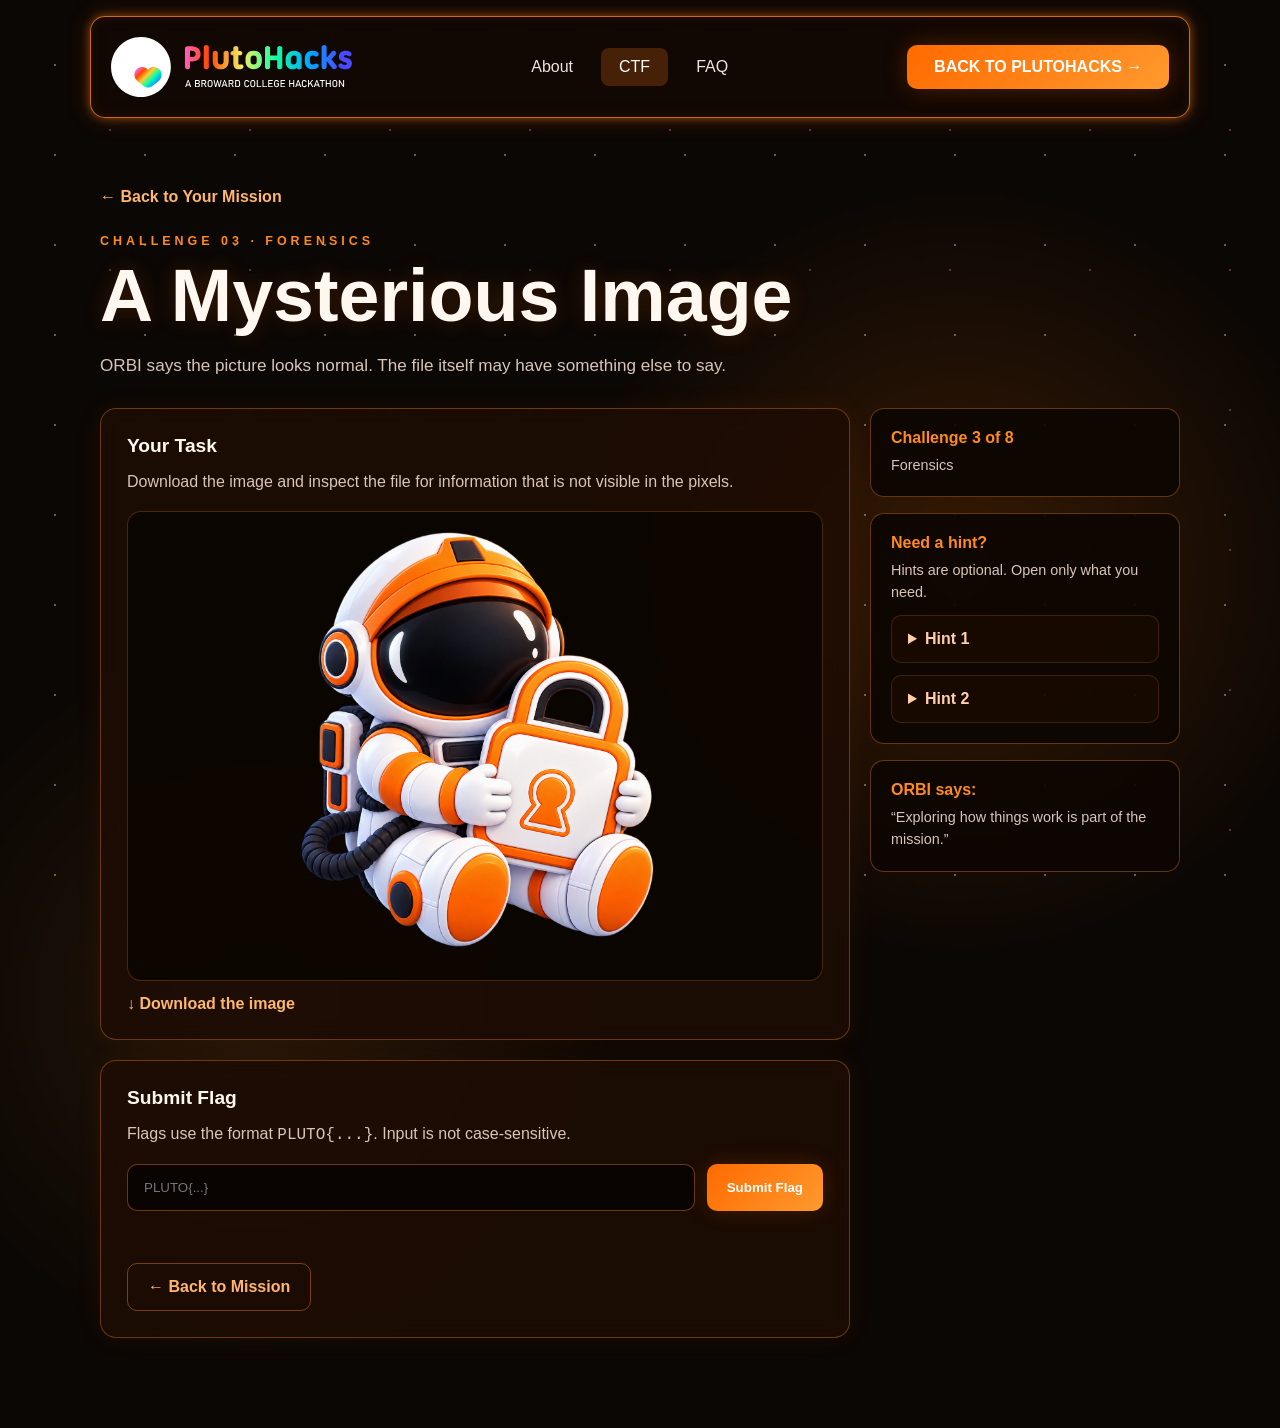
==== challenges/challenge-3.html @ 894ac1dd "initial commit" ====
<!DOCTYPE html>
<html lang="en">
<head>
    <meta charset="UTF-8">
    <meta name="viewport" content="width=device-width, initial-scale=1.0">
    <title>Challenge 3: A Mysterious Image | Operation ORBI</title>
    <link rel="stylesheet" href="../css/navbar.css">
    <link rel="stylesheet" href="../css/challenges.css">
    <script src="../scripts/cursor.js" defer></script>
    <script src="../scripts/sky-comets.js" defer></script>
    <script src="../scripts/ctf-progress.js" defer></script>
</head>
<body>
    <header class="site-header">
        <nav class="navbar">
            <a href="https://www.plutohacks.com/" class="logo">
                <img src="../Images/plutohacks-logo.svg" alt="PlutoHacks" class="logo-image">
            </a>
            <div class="nav-links">
                <a href="../index.html">About</a>
                <a href="../ctf.html" class="active" aria-current="page">CTF</a>
                <a href="../faq.html">FAQ</a>
            </div>
            <a href="https://www.plutohacks.com/" class="register-button">
                BACK TO PLUTOHACKS →
            </a>
        </nav>
    </header>

    <main class="challenge-page">
        <a href="../ctf.html" class="back-link">← Back to Your Mission</a>

        <section class="challenge-hero">
            <p class="challenge-kicker">CHALLENGE 03 · FORENSICS</p>
            <h1 class="challenge-title">A Mysterious Image</h1>
            <p class="challenge-lead">ORBI says the picture looks normal. The file itself may have something else to say.</p>
        </section>

        <div class="challenge-layout">
            <div class="challenge-stack">
                <section class="challenge-panel">
                    <h2>Your Task</h2>
                    <p>Download the image and inspect the file for information that is not visible in the pixels.</p>
<img src="../Images/orbi-mystery.png" alt="A mysterious ORBI image" class="clue-image">
<a href="../Images/orbi-mystery.png" download class="download-link">↓ Download the image</a>
                </section>

                
        <section class="challenge-panel">
            <h2>Submit Flag</h2>
            <p>Flags use the format <code>PLUTO{...}</code>. Input is not case-sensitive.</p>
            <form class="flag-form"
                  data-flag-form
                  data-challenge-id="3"
                  data-flag-hash="aa7fdac8f885e4ae08748e50b7805e550dfb87b3334e62d088d4fcba266b9bc2">
                <div class="flag-row">
                    <input type="text"
                           class="flag-input"
                           data-flag-input
                           autocomplete="off"
                           spellcheck="false"
                           placeholder="PLUTO{...}"
                           aria-label="Challenge flag">
                    <button type="submit" class="flag-submit">Submit Flag</button>
                </div>
                <div class="flag-message" data-flag-message aria-live="polite"></div>
            </form>
            <div class="success-actions" data-success-actions hidden>
                <a href="../ctf.html" class="ctf-action secondary">← Back to Mission</a>
            </div>
        </section>
    
            </div>

            <aside class="challenge-sidebar">
                <section class="side-card">
                    <strong>Challenge 3 of 8</strong>
                    <p>Forensics</p>
                </section>

                <section class="side-card">
                    <strong>Need a hint?</strong>
                    <p>Hints are optional. Open only what you need.</p>
                    <details class="hint-box">
            <summary>Hint 1</summary>
            <p>Image files can store metadata in addition to pixels.</p>
        </details>
<details class="hint-box">
            <summary>Hint 2</summary>
            <p>Try a metadata viewer, ExifTool, or the <code>strings</code> command.</p>
        </details>
                </section>

                <section class="side-card">
                    <strong>ORBI says:</strong>
                    <p>“Exploring how things work is part of the mission.”</p>
                </section>
            </aside>
        </div>
    </main>

    <canvas id="comet-cursor" aria-hidden="true"></canvas>
    <canvas id="sky-comets" aria-hidden="true"></canvas>
</body>
</html>
---- css/navbar.css ----
/* =========================
   RESET
========================= */

*{
    margin: 0px;
    font-family: "Poppins", sans-serif;
    font-style: normal;
    padding: 0px;
    /*outline: 1px solid red;*/
    cursor: none;
    box-sizing: border-box;
}


html {
    scroll-behavior: smooth;
}

body {
    min-height: 100vh;

    color: #fff8f1;

    font-family:
        Arial,
        Helvetica,
        sans-serif;

    background:
        radial-gradient(
            circle at 75% 40%,
            rgba(255, 112, 0, 0.18),
            transparent 30%
        ),
        radial-gradient(
            circle at 20% 70%,
            rgba(255, 155, 45, 0.1),
            transparent 25%
        ),
        #0b0704;

    overflow-x: hidden;
}


/* =========================
   STAR BACKGROUND
========================= */

body::before {
    content: "";

    position: fixed;
    inset: 0;

    pointer-events: none;

    background-image:
        radial-gradient(
            white 1px,
            transparent 1px
        ),
        radial-gradient(
            #ff8a1f 1px,
            transparent 1px
        );

    background-size:
        90px 90px,
        140px 140px;

    background-position:
        10px 20px,
        40px 60px;

    opacity: 0.35;

    z-index: -1;
}


/* =========================
   HEADER
========================= */

.site-header {
    padding: 16px 7%;
}

.navbar {
    max-width: 1400px;
    min-height: 68px;

    margin: auto;

    padding: 20px;

    display: flex;
    align-items: center;
    justify-content: space-between;

    background:
        rgba(20, 9, 3, 0.75);

    border: 1px solid rgba(255, 132, 35, 0.8);

    box-shadow:
        0 0 8px rgba(255, 132, 35, 0.45),
        0 0 22px rgba(255, 102, 0, 0.25),
        inset 0 0 12px rgba(255, 150, 45, 0.08);

    border-radius: 15px;

    backdrop-filter: blur(14px);
}

.logo {
    display: flex;
    align-items: center;
    gap: 10px;

    font-size: 1.35rem;
    font-weight: 700;

    color: white;
    text-decoration: none;
}

.logo-icon {
    font-size: 1.7rem;
}

.logo-image {
    display: block;
    width: auto;
    height: 60px;
    object-fit: contain;
}

.nav-links {
    display: flex;
    align-items: center;
    gap: 10px;
}

.nav-links a {
    color: #f0e4da;
    text-decoration: none;
    padding: 10px 18px;
    border-radius: 8px;
    transition: 0.2s ease;
}

.nav-links a:hover {
    color: white;
    background: rgba(255, 125, 25, 0.12);
}

.nav-links .active {
    color: white;

    background:
        rgba(255, 125, 25, 0.22);

    padding: 10px 18px;

    border-radius: 8px;
}

.register-button {
    padding: 13px 27px;

    color: white;
    text-decoration: none;

    font-weight: 600;

    background:
        linear-gradient(
            135deg,
            #ff6a00,
            #ff9a2e
        );

    border-radius: 10px;

    box-shadow:
        0 0 25px
        rgba(255, 112, 0, 0.25);

    transition: 0.2s ease;
}

.register-button:hover {
    transform: translateY(-2px);

    box-shadow:
        0 0 35px
        rgba(255, 112, 0, 0.45);
}

@media (max-width: 760px) {

    .site-header {
        padding: 10px 12px;
    }

    .navbar {
        padding: 12px;

        flex-wrap: wrap;

        gap: 12px;
    }

    .logo {
        flex: 1 1 auto;

        min-width: 0;

        font-size: 1.05rem;
    }

    .register-button {
        flex: 0 0 auto;

        padding: 10px 12px;

        font-size: 0.7rem;

        white-space: nowrap;
    }

    .nav-links {
        order: 3;

        width: 100%;

        display: flex;

        justify-content: center;

        align-items: center;

        gap: 8px;
    }

    .nav-links a,
    .nav-links .active {
        flex: 0 0 auto;

        white-space: nowrap;

        padding: 9px 14px;

        font-size: 0.9rem;
    }
}
---- css/challenges.css ----
/* =========================================================
   OPERATION ORBI — CHALLENGE + COMPLETION PAGES
   Kept separate from ctf.css so individual challenge pages
   can evolve without changing the dashboard layout.
========================================================= */

:root {
    --ctf-orange: #ff6a00;
    --ctf-orange-bright: #ff8a1f;
    --ctf-orange-soft: #ffb66e;
    --ctf-cream: #fff8f1;
    --ctf-muted: #d9c6b7;
    --ctf-card: rgba(30, 12, 4, .84);
    --ctf-card-dark: rgba(13, 6, 2, .92);
    --ctf-border: rgba(255, 138, 31, .36);
    --ctf-success: #7ee2a8;
    --ctf-error: #ff8066;
}

.challenge-page {
    width: min(1080px, calc(100% - 40px));
    margin: 0 auto;
    padding: 54px 0 90px;
}

.back-link {
    display: inline-flex;
    align-items: center;
    gap: 8px;
    margin-bottom: 28px;
    color: var(--ctf-orange-soft);
    text-decoration: none;
    font-weight: 600;
}

.back-link:hover {
    text-decoration: underline;
}

.challenge-hero {
    margin-bottom: 28px;
}

.challenge-kicker {
    margin-bottom: 10px;
    color: var(--ctf-orange-bright);
    font-size: .78rem;
    font-weight: 700;
    letter-spacing: 4px;
    text-transform: uppercase;
}

.challenge-title {
    margin-bottom: 16px;
    color: var(--ctf-cream);
    font-size: clamp(2.4rem, 7vw, 4.6rem);
    line-height: 1.04;
    text-shadow: 0 0 22px rgba(255, 106, 0, .2);
}

.challenge-lead {
    max-width: 760px;
    color: var(--ctf-muted);
    font-size: 1.07rem;
    line-height: 1.7;
}

.challenge-layout {
    display: grid;
    grid-template-columns: minmax(0, 1fr) 310px;
    gap: 20px;
    align-items: start;
}

.challenge-stack {
    display: grid;
    gap: 20px;
}

.challenge-panel {
    padding: 26px;
    background: var(--ctf-card);
    border: 1px solid var(--ctf-border);
    border-radius: 16px;
    box-shadow: 0 0 28px rgba(255, 106, 0, .07);
    backdrop-filter: blur(10px);
}

.challenge-panel h2 {
    margin-bottom: 12px;
    color: var(--ctf-cream);
    font-size: 1.2rem;
}

.challenge-panel p,
.challenge-panel li {
    color: var(--ctf-muted);
    line-height: 1.65;
}

.challenge-panel ul {
    padding-left: 22px;
}

.challenge-panel code,
.code-block,
.hash-block {
    font-family: "Courier New", monospace;
}

.code-block,
.hash-block {
    margin-top: 16px;
    padding: 18px;
    overflow-wrap: anywhere;
    color: #ffd7b0;
    background: #080402;
    border: 1px solid rgba(255, 138, 31, .24);
    border-radius: 12px;
    white-space: pre-wrap;
}

.hash-block {
    font-size: .86rem;
}

.clue-image,
.transmission-gif {
    display: block;
    width: 100%;
    max-height: 470px;
    object-fit: contain;
    margin-top: 16px;
    padding: 12px;
    background: rgba(7, 3, 1, .7);
    border: 1px solid rgba(255, 138, 31, .25);
    border-radius: 14px;
}

.download-link,
.inline-link {
    display: inline-flex;
    margin-top: 14px;
    color: var(--ctf-orange-soft);
    font-weight: 700;
    text-decoration: none;
}

.download-link:hover,
.inline-link:hover {
    text-decoration: underline;
}

.hint-box {
    margin-top: 12px;
    padding: 14px 16px;
    color: var(--ctf-muted);
    background: rgba(255, 106, 0, .04);
    border: 1px solid rgba(255, 138, 31, .18);
    border-radius: 10px;
}

.hint-box summary {
    color: #ffd0a4;
    cursor: pointer;
    font-weight: 700;
}

.hint-box p {
    margin-top: 10px;
}

.challenge-sidebar {
    position: sticky;
    top: 24px;
    display: grid;
    gap: 16px;
}

.side-card {
    padding: 20px;
    background: var(--ctf-card-dark);
    border: 1px solid var(--ctf-border);
    border-radius: 14px;
}

.side-card strong {
    display: block;
    margin-bottom: 8px;
    color: var(--ctf-orange-bright);
}

.side-card p {
    color: var(--ctf-muted);
    font-size: .9rem;
    line-height: 1.5;
}

.flag-form {
    margin-top: 16px;
}

.flag-row {
    display: flex;
    gap: 12px;
}

.flag-input {
    flex: 1;
    min-width: 0;
    padding: 15px 16px;
    color: var(--ctf-cream);
    background: #090402;
    border: 1px solid rgba(255, 138, 31, .4);
    border-radius: 10px;
    outline: none;
}

.flag-input:focus {
    border-color: var(--ctf-orange-bright);
    box-shadow: 0 0 0 3px rgba(255, 106, 0, .12);
}

.flag-submit,
.ctf-action {
    appearance: none;
    border: 0;
    padding: 14px 20px;
    color: white;
    background: linear-gradient(135deg, #ff6a00, #ff9a2e);
    border-radius: 10px;
    font-weight: 700;
    text-decoration: none;
    cursor: pointer;
    box-shadow: 0 0 22px rgba(255, 106, 0, .18);
    transition: transform .18s ease, filter .18s ease;
}

.flag-submit:hover,
.ctf-action:hover {
    transform: translateY(-2px);
    filter: brightness(1.06);
}

.ctf-action.secondary {
    color: var(--ctf-orange-soft);
    background: transparent;
    border: 1px solid rgba(255, 138, 31, .42);
    box-shadow: none;
}

.flag-message {
    min-height: 24px;
    margin-top: 12px;
    font-size: .9rem;
}

.flag-message.success {
    color: var(--ctf-success);
}

.flag-message.error {
    color: var(--ctf-error);
}

.success-actions {
    display: flex;
    gap: 12px;
    flex-wrap: wrap;
    margin-top: 16px;
}

.locked-panel {
    padding: 22px;
    color: var(--ctf-muted);
    background: rgba(255, 128, 102, .05);
    border: 1px solid rgba(255, 128, 102, .25);
    border-radius: 12px;
}

/* Completion pages */

.completion-page {
    min-height: calc(100vh - 120px);
    display: grid;
    place-items: center;
    padding: 55px 20px 90px;
}

.completion-card {
    width: min(850px, 100%);
    padding: clamp(28px, 5vw, 48px);
    text-align: center;
    background: var(--ctf-card-dark);
    border: 1px solid rgba(255, 138, 31, .52);
    border-radius: 22px;
    box-shadow:
        0 0 18px rgba(255, 106, 0, .18),
        0 0 55px rgba(255, 106, 0, .08);
}

.completion-icon {
    font-size: 3.4rem;
    margin-bottom: 14px;
}

.completion-label {
    margin-bottom: 12px;
    color: var(--ctf-orange-bright);
    font-size: .8rem;
    font-weight: 800;
    letter-spacing: 5px;
}

.completion-title {
    margin-bottom: 16px;
    color: var(--ctf-cream);
    font-size: clamp(2.6rem, 8vw, 5.4rem);
    line-height: 1;
    text-shadow: 0 0 28px rgba(255, 106, 0, .28);
}

.completion-copy {
    max-width: 650px;
    margin: 0 auto;
    color: var(--ctf-muted);
    line-height: 1.7;
}

.ticket-card {
    margin: 28px 0;
    padding: 22px;
    color: #2b1104;
    background: linear-gradient(135deg, #ff8a1f, #ffc170);
    border: 2px dashed rgba(62, 25, 3, .42);
    border-radius: 14px;
    font-weight: 800;
}

.completion-actions {
    display: flex;
    justify-content: center;
    gap: 12px;
    flex-wrap: wrap;
}

/* Secret alternate completion style */
.override-card {
    position: relative;
    overflow: hidden;
    border-color: rgba(126, 226, 168, .6);
    box-shadow:
        0 0 18px rgba(126, 226, 168, .18),
        0 0 55px rgba(255, 106, 0, .08);
}

.override-card::before {
    content: "";
    position: absolute;
    inset: 0;
    pointer-events: none;
    opacity: .14;
    background: repeating-linear-gradient(
        to bottom,
        transparent 0,
        transparent 3px,
        rgba(126, 226, 168, .25) 4px
    );
}

.override-card .completion-label {
    color: var(--ctf-success);
}

.override-card .completion-title {
    color: #dffff0;
    text-shadow:
        2px 0 #ff6a00,
        -2px 0 #7ee2a8,
        0 0 24px rgba(126, 226, 168, .24);
}

.override-ticket {
    background: linear-gradient(135deg, #7ee2a8, #ffd07f);
}

.denied-code {
    display: inline-block;
    margin: 18px 0;
    padding: 10px 14px;
    color: var(--ctf-error);
    background: #090402;
    border: 1px solid rgba(255, 128, 102, .3);
    border-radius: 8px;
    font-family: "Courier New", monospace;
}

@media (max-width: 850px) {
    .challenge-layout {
        grid-template-columns: 1fr;
    }

    .challenge-sidebar {
        position: static;
    }
}

@media (max-width: 560px) {
    .challenge-page {
        width: min(100% - 28px, 1080px);
        padding-top: 34px;
    }

    .flag-row {
        flex-direction: column;
    }

    .flag-submit {
        width: 100%;
    }

    .completion-card {
        padding: 26px 20px;
    }
}
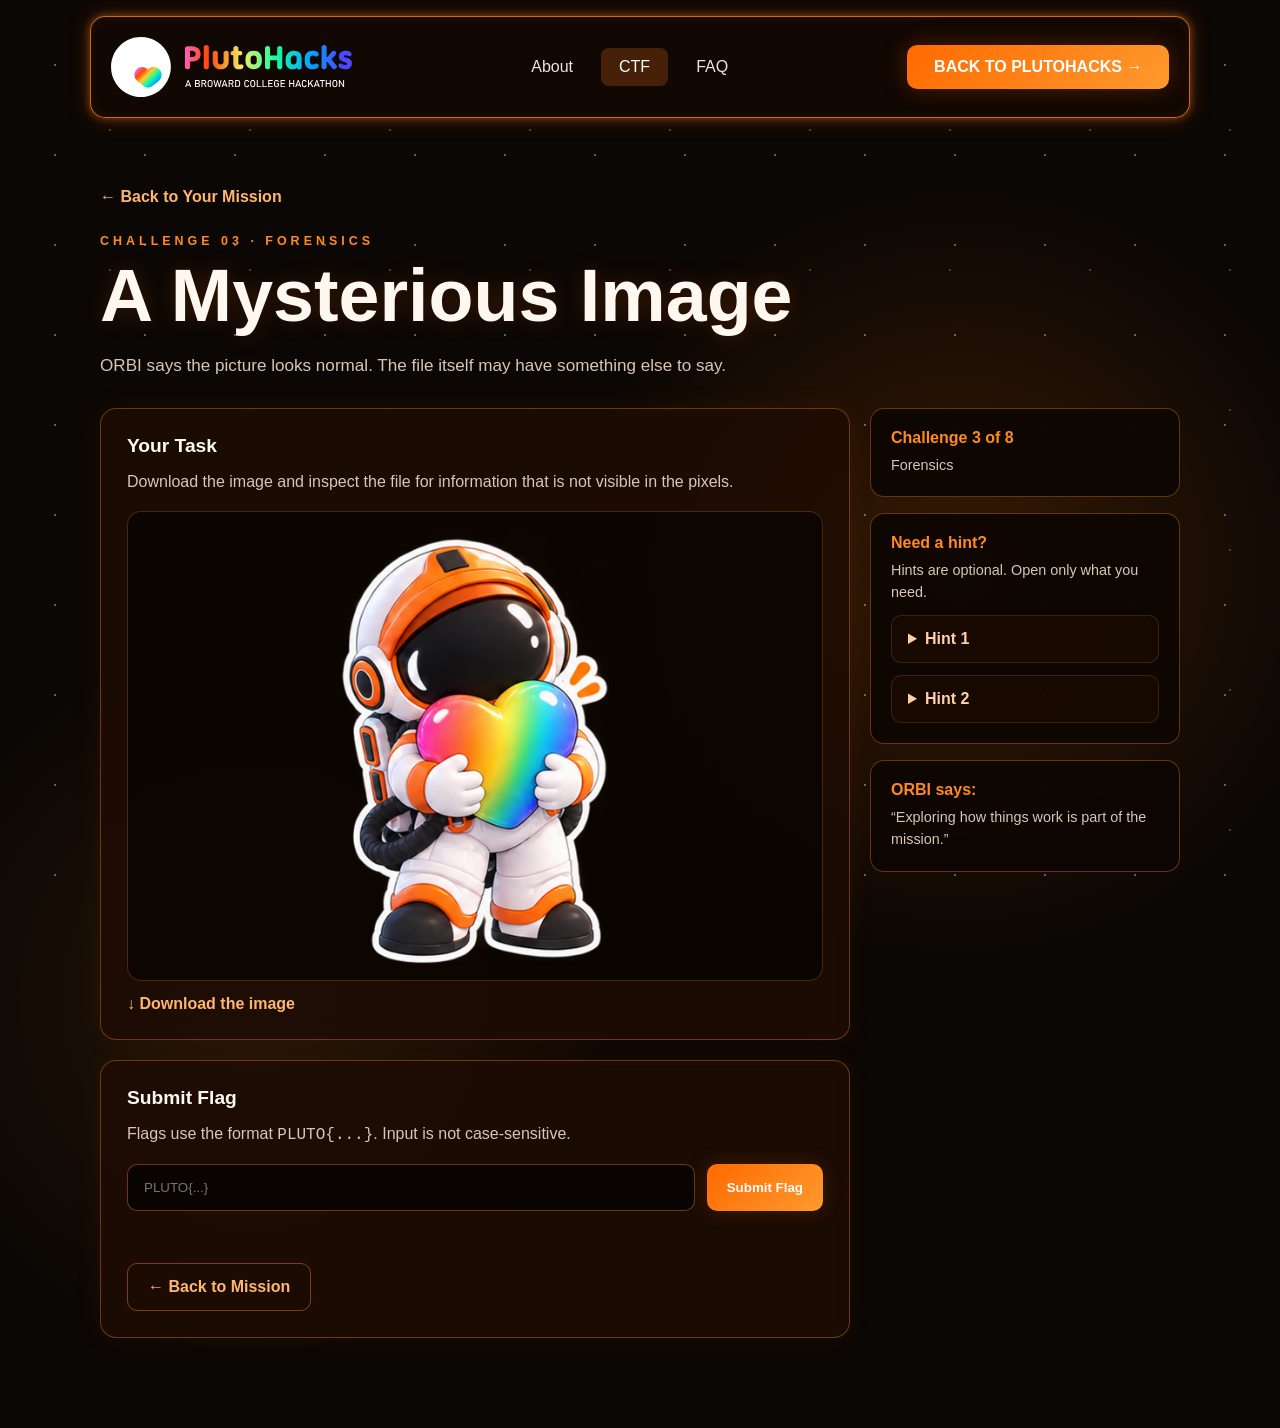
==== commit e5677306: "second commit" ====
--- a/challenges/challenge-3.html
+++ b/challenges/challenge-3.html
@@ -41,8 +41,8 @@
                 <section class="challenge-panel">
                     <h2>Your Task</h2>
                     <p>Download the image and inspect the file for information that is not visible in the pixels.</p>
-<img src="../Images/orbi-mystery.png" alt="A mysterious ORBI image" class="clue-image">
-<a href="../Images/orbi-mystery.png" download class="download-link">↓ Download the image</a>
+<img src="../Images/Orbi-CTF-Challenge.png" alt="A mysterious ORBI image" class="clue-image">
+<a href="../Images/Orbi-CTF-Challenge.png" download class="download-link">↓ Download the image</a>
                 </section>
 
                 
